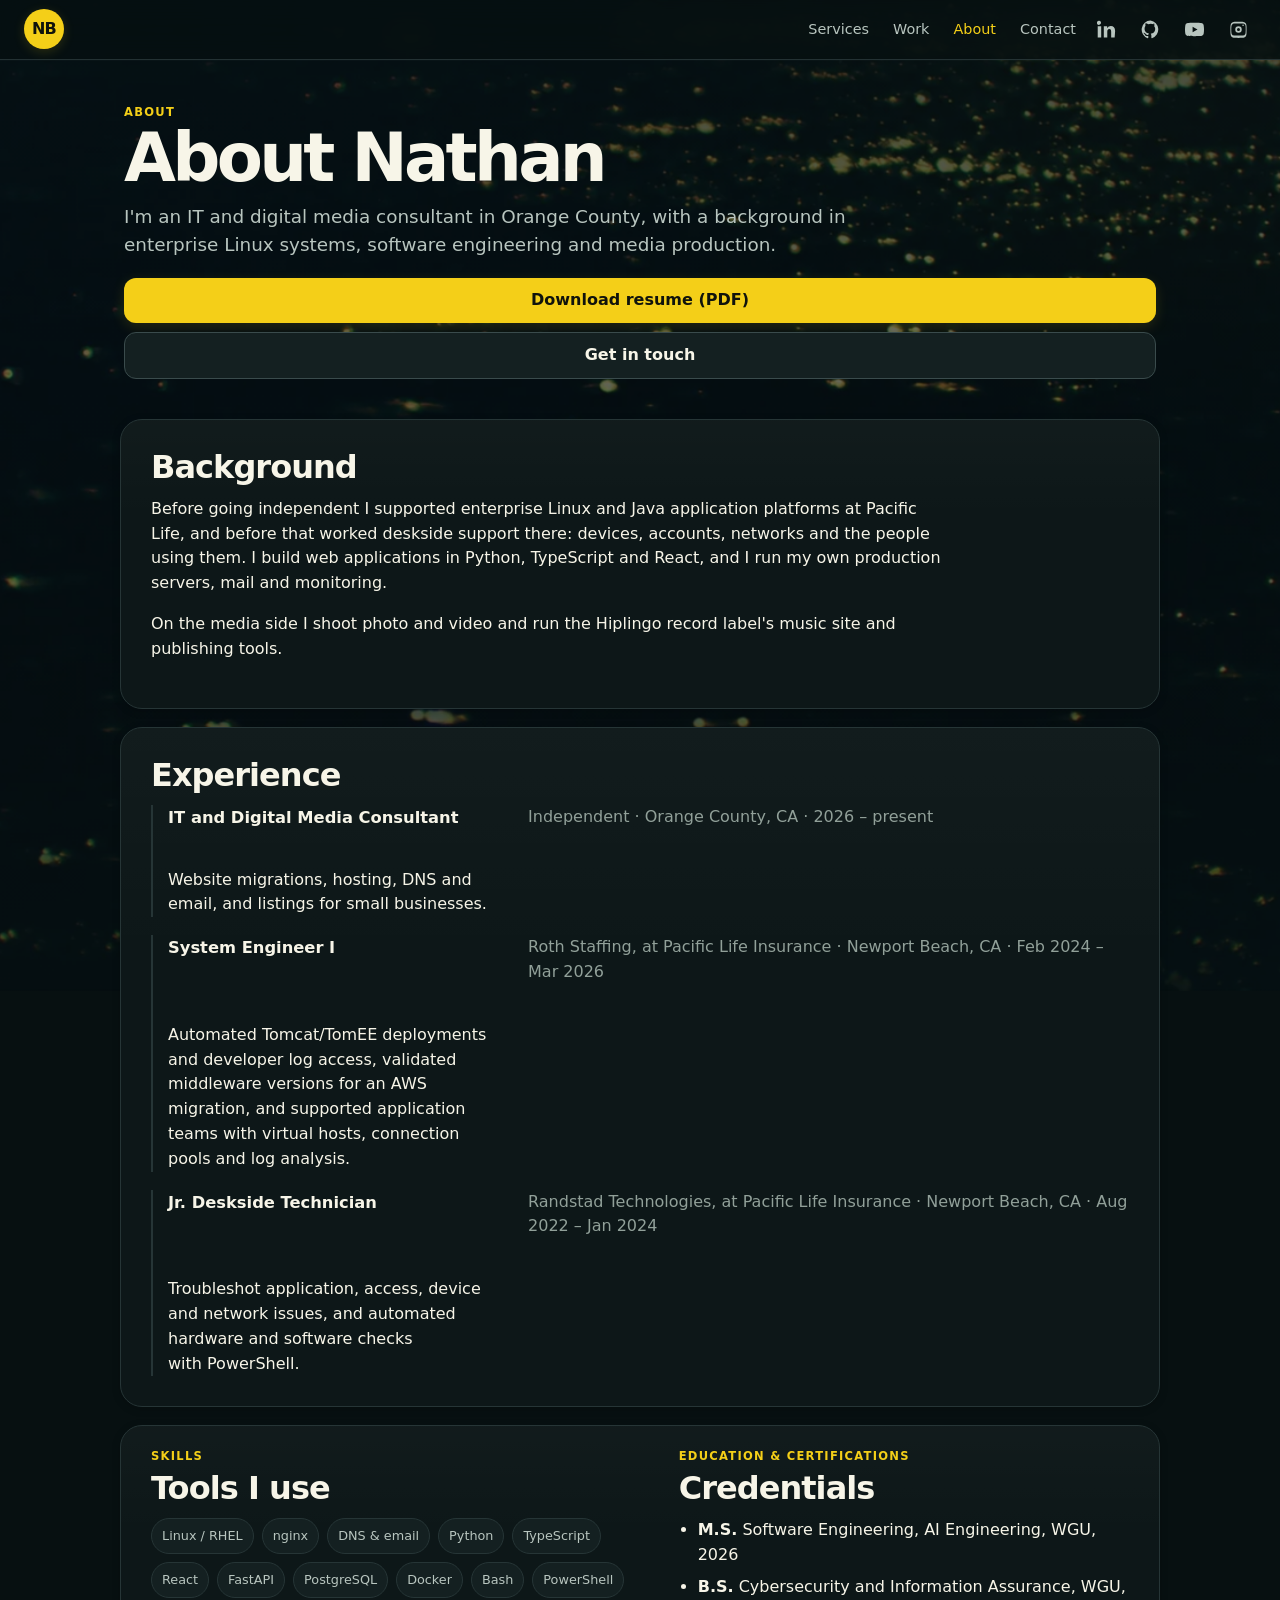
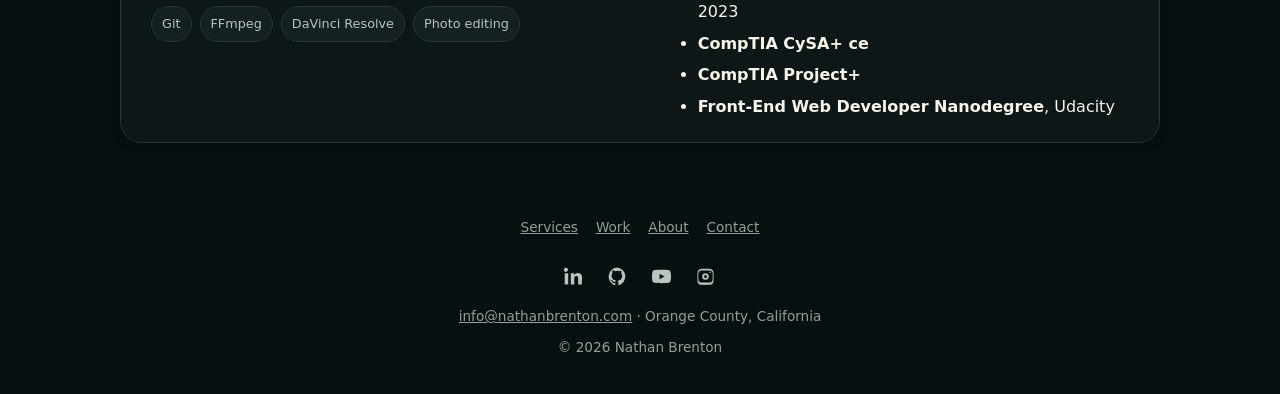
==== about/index.html @ c19e99f5 "feat: multi-page consulting site draft Splits the one-page card into Home, Services, Work, About and" ====
<!doctype html>
<html lang="en">
<head>
  <meta charset="utf-8" />
  <meta name="viewport" content="width=device-width, initial-scale=1" />
  <title>About · Nathan Brenton</title>
  <meta name="description" content="Nathan Brenton: IT and digital media consultant in Orange County with an enterprise Linux, software and media background." />
  <meta name="theme-color" content="#071011" />
  <meta name="color-scheme" content="dark" />
  <link rel="canonical" href="https://nathanbrenton.com/about/" />
  <link rel="icon" href="/favicon.ico" sizes="any" />
  <link rel="icon" type="image/png" sizes="32x32" href="/favicon-32x32.png" />
  <link rel="apple-touch-icon" sizes="180x180" href="/apple-touch-icon.png" />
  <meta property="og:type" content="website" />
  <meta property="og:site_name" content="Nathan Brenton" />
  <meta property="og:title" content="About · Nathan Brenton" />
  <meta property="og:description" content="Nathan Brenton: IT and digital media consultant in Orange County with an enterprise Linux, software and media background." />
  <meta property="og:url" content="https://nathanbrenton.com/about/" />
  <meta name="twitter:card" content="summary" />
  <link rel="stylesheet" href="/styles.css" />
  <link rel="stylesheet" href="/pages.css" />
</head>
<body>
  <a class="skip-link" href="#main">Skip to main content</a>

  <header class="site-header">
    <div class="site-header-inner">
      <a class="brand" href="/" aria-label="Nathan Brenton, home">NB</a>
      <nav class="top-nav" aria-label="Main">
        <div class="page-nav">
          <a href="/services/">Services</a>
          <a href="/work/">Work</a>
          <a href="/about/" aria-current="page">About</a>
          <a href="/contact/">Contact</a>
        </div>
        <div class="social-nav" aria-label="Social links">
          <a href="https://www.youtube.com/@nathanbrenton" data-link="youtube" target="_blank" rel="me noreferrer noopener" aria-label="YouTube" title="YouTube">
            <svg viewBox="0 0 24 24" aria-hidden="true">
              <path d="M23.5 6.2a3 3 0 0 0-2.1-2.1C19.5 3.6 12 3.6 12 3.6s-7.5 0-9.4.5A3 3 0 0 0 .5 6.2 31 31 0 0 0 0 12a31 31 0 0 0 .5 5.8 3 3 0 0 0 2.1 2.1c1.9.5 9.4.5 9.4.5s7.5 0 9.4-.5a3 3 0 0 0 2.1-2.1A31 31 0 0 0 24 12a31 31 0 0 0-.5-5.8ZM9.6 15.6V8.4l6.2 3.6-6.2 3.6Z"/>
            </svg>
          </a>
          <a href="https://github.com/nathanbrenton" data-link="github" target="_blank" rel="me noreferrer noopener" aria-label="GitHub" title="GitHub">
            <svg viewBox="0 0 24 24" aria-hidden="true">
              <path d="M12 .7A11.5 11.5 0 0 0 8.4 23c.6.1.8-.3.8-.6v-2.2c-3.4.7-4.1-1.4-4.1-1.4-.6-1.4-1.4-1.8-1.4-1.8-1.1-.8.1-.8.1-.8 1.2.1 1.9 1.3 1.9 1.3 1.1 1.9 2.9 1.3 3.6 1 .1-.8.4-1.3.8-1.6-2.7-.3-5.6-1.4-5.6-6.1 0-1.3.5-2.5 1.2-3.4-.1-.3-.5-1.6.1-3.4 0 0 1-.3 3.5 1.3a12 12 0 0 1 6.4 0C15.6 4.1 16.6 4.4 16.6 4.4c.6 1.8.2 3.1.1 3.4.8.9 1.2 2.1 1.2 3.4 0 4.7-2.9 5.8-5.6 6.1.4.4.8 1.1.8 2.2v2.9c0 .3.2.7.8.6A11.5 11.5 0 0 0 12 .7Z"/>
            </svg>
          </a>
          <a href="https://www.linkedin.com/in/nathanbrenton" data-link="linkedin" target="_blank" rel="me noreferrer noopener" aria-label="LinkedIn" title="LinkedIn">
            <svg viewBox="0 0 24 24" aria-hidden="true">
              <path d="M5.3 7.8H.9V22h4.4V7.8ZM3.1 1A2.6 2.6 0 1 0 3 6.1 2.6 2.6 0 0 0 3.1 1ZM22.9 13.9c0-4.3-2.3-6.3-5.3-6.3a5.2 5.2 0 0 0-4.7 2.6h-.1V7.8H8.6V22H13v-7c0-1.8.3-3.6 2.6-3.6 2.2 0 2.3 2.1 2.3 3.7V22h4.4l.6-8.1Z"/>
            </svg>
          </a>
          <a href="https://www.instagram.com/conceptgoretex/" data-link="instagram" target="_blank" rel="me noreferrer noopener" aria-label="Instagram" title="Instagram">
            <svg viewBox="0 0 24 24" aria-hidden="true">
              <path d="M12 2.2c3.2 0 3.6 0 4.9.1 1.2.1 1.8.2 2.2.4a4.4 4.4 0 0 1 1.6 1c.5.5.8 1 1 1.6.2.4.3 1 .4 2.2.1 1.3.1 1.7.1 4.9s0 3.6-.1 4.9c-.1 1.2-.2 1.8-.4 2.2a4.4 4.4 0 0 1-1 1.6c-.5.5-1 .8-1.6 1-.4.2-1 .3-2.2.4-1.3.1-1.7.1-4.9.1s-3.6 0-4.9-.1c-1.2-.1-1.8-.2-2.2-.4a4.4 4.4 0 0 1-1.6-1 4.4 4.4 0 0 1-1-1.6c-.2-.4-.3-1-.4-2.2-.1-1.3-.1-1.7-.1-4.9s0-3.6.1-4.9c.1-1.2.2-1.8.4-2.2a4.4 4.4 0 0 1 1-1.6 4.4 4.4 0 0 1 1.6-1c.4-.2 1-.3 2.2-.4C8.4 2.2 8.8 2.2 12 2.2Zm0 2.2c-3.1 0-3.5 0-4.7.1-1.1 0-1.6.2-2 .3-.5.2-.8.4-1.2.8-.4.4-.6.7-.8 1.2-.1.4-.3.9-.3 2C2.9 9.9 2.9 10.3 2.9 12s0 2.1.1 3.3c0 1.1.2 1.6.3 2 .2.5.4.8.8 1.2.4.4.7.6 1.2.8.4.1.9.3 2 .3 1.2.1 1.6.1 4.7.1s3.5 0 4.7-.1c1.1 0 1.6-.2 2-.3.5-.2.8-.4 1.2-.8.4-.4.6-.7.8-1.2.1-.4.3-.9.3-2 .1-1.2.1-1.6.1-3.3s0-2.1-.1-3.3c0-1.1-.2-1.6-.3-2-.2-.5-.4-.8-.8-1.2-.4-.4-.7-.6-1.2-.8-.4-.1-.9-.3-2-.3-1.2-.1-1.6-.1-4.7-.1Zm0 3.5a4.1 4.1 0 1 1 0 8.2 4.1 4.1 0 0 1 0-8.2Zm0 6a1.9 1.9 0 1 0 0-3.8 1.9 1.9 0 0 0 0 3.8Zm5.8-6.3a1 1 0 1 1 0-2 1 1 0 0 1 0 2Z"/>
            </svg>
          </a>
        </div>
      </nav>
    </div>
  </header>

  <main id="main" class="page">
    <header class="page-header">
      <p class="eyebrow">About</p>
      <h1>About Nathan</h1>
      <p class="lede">I'm an IT and digital media consultant in Orange County, with a background in enterprise Linux systems, software engineering and media production.</p>
      <div class="primary-actions">
        <a class="button button-primary" href="/resume/Nathan-Brenton-Resume.pdf">Download resume (PDF)</a>
        <a class="button button-secondary" href="/contact/">Get in touch</a>
      </div>
    </header>

    <section class="card section-card" aria-labelledby="bg-title">
      <h2 id="bg-title">Background</h2>
      <p>Before going independent I supported enterprise Linux and Java application platforms at Pacific Life, and before that worked deskside support there: devices, accounts, networks and the people using them. I build web applications in Python, TypeScript and React, and I run my own production servers, mail and monitoring.</p>
      <p>On the media side I shoot photo and video and run the Hiplingo record label's music site and publishing tools.</p>
    </section>

    <section class="card section-card" aria-labelledby="exp-title">
      <h2 id="exp-title">Experience</h2>
      <div class="timeline">
        <div class="timeline-item">
          <h3>IT and Digital Media Consultant</h3>
          <p class="muted">Independent · Orange County, CA · 2026 – present</p>
          <p>Website migrations, hosting, DNS and email, and listings for small businesses.</p>
        </div>
        <div class="timeline-item">
          <h3>System Engineer I</h3>
          <p class="muted">Roth Staffing, at Pacific Life Insurance · Newport Beach, CA · Feb 2024 – Mar 2026</p>
          <p>Automated Tomcat/TomEE deployments and developer log access, validated middleware versions for an AWS migration, and supported application teams with virtual hosts, connection pools and log analysis.</p>
        </div>
        <div class="timeline-item">
          <h3>Jr. Deskside Technician</h3>
          <p class="muted">Randstad Technologies, at Pacific Life Insurance · Newport Beach, CA · Aug 2022 – Jan 2024</p>
          <p>Troubleshot application, access, device and network issues, and automated hardware and software checks with PowerShell.</p>
        </div>
      </div>
    </section>

    <section class="card section-card split-section" aria-label="Skills and credentials">
      <div>
        <div class="section-heading">
          <p class="eyebrow">Skills</p>
          <h2>Tools I use</h2>
        </div>
        <div class="chip-list">
          <span>Linux / RHEL</span><span>nginx</span><span>DNS &amp; email</span><span>Python</span><span>TypeScript</span>
          <span>React</span><span>FastAPI</span><span>PostgreSQL</span><span>Docker</span><span>Bash</span><span>PowerShell</span>
          <span>Git</span><span>FFmpeg</span><span>DaVinci Resolve</span><span>Photo editing</span>
        </div>
      </div>

      <div class="credentials">
        <div class="section-heading">
          <p class="eyebrow">Education &amp; certifications</p>
          <h2>Credentials</h2>
        </div>
        <ul>
          <li><strong>M.S.</strong> Software Engineering, AI Engineering, WGU, 2026</li>
          <li><strong>B.S.</strong> Cybersecurity and Information Assurance, WGU, 2023</li>
          <li><strong>CompTIA CySA+ ce</strong></li>
          <li><strong>CompTIA Project+</strong></li>
          <li><strong>Front-End Web Developer Nanodegree</strong>, Udacity</li>
        </ul>
      </div>
    </section>
  </main>

  <footer class="site-footer">
    <nav class="footer-nav" aria-label="Footer">
      <a href="/services/">Services</a>
      <a href="/work/">Work</a>
      <a href="/about/">About</a>
      <a href="/contact/">Contact</a>
    </nav>
    <div class="social-nav footer-social" aria-label="Social links">
      <a href="https://www.youtube.com/@nathanbrenton" data-link="youtube" target="_blank" rel="me noreferrer noopener" aria-label="YouTube" title="YouTube">
            <svg viewBox="0 0 24 24" aria-hidden="true">
              <path d="M23.5 6.2a3 3 0 0 0-2.1-2.1C19.5 3.6 12 3.6 12 3.6s-7.5 0-9.4.5A3 3 0 0 0 .5 6.2 31 31 0 0 0 0 12a31 31 0 0 0 .5 5.8 3 3 0 0 0 2.1 2.1c1.9.5 9.4.5 9.4.5s7.5 0 9.4-.5a3 3 0 0 0 2.1-2.1A31 31 0 0 0 24 12a31 31 0 0 0-.5-5.8ZM9.6 15.6V8.4l6.2 3.6-6.2 3.6Z"/>
            </svg>
          </a>
          <a href="https://github.com/nathanbrenton" data-link="github" target="_blank" rel="me noreferrer noopener" aria-label="GitHub" title="GitHub">
            <svg viewBox="0 0 24 24" aria-hidden="true">
              <path d="M12 .7A11.5 11.5 0 0 0 8.4 23c.6.1.8-.3.8-.6v-2.2c-3.4.7-4.1-1.4-4.1-1.4-.6-1.4-1.4-1.8-1.4-1.8-1.1-.8.1-.8.1-.8 1.2.1 1.9 1.3 1.9 1.3 1.1 1.9 2.9 1.3 3.6 1 .1-.8.4-1.3.8-1.6-2.7-.3-5.6-1.4-5.6-6.1 0-1.3.5-2.5 1.2-3.4-.1-.3-.5-1.6.1-3.4 0 0 1-.3 3.5 1.3a12 12 0 0 1 6.4 0C15.6 4.1 16.6 4.4 16.6 4.4c.6 1.8.2 3.1.1 3.4.8.9 1.2 2.1 1.2 3.4 0 4.7-2.9 5.8-5.6 6.1.4.4.8 1.1.8 2.2v2.9c0 .3.2.7.8.6A11.5 11.5 0 0 0 12 .7Z"/>
            </svg>
          </a>
          <a href="https://www.linkedin.com/in/nathanbrenton" data-link="linkedin" target="_blank" rel="me noreferrer noopener" aria-label="LinkedIn" title="LinkedIn">
            <svg viewBox="0 0 24 24" aria-hidden="true">
              <path d="M5.3 7.8H.9V22h4.4V7.8ZM3.1 1A2.6 2.6 0 1 0 3 6.1 2.6 2.6 0 0 0 3.1 1ZM22.9 13.9c0-4.3-2.3-6.3-5.3-6.3a5.2 5.2 0 0 0-4.7 2.6h-.1V7.8H8.6V22H13v-7c0-1.8.3-3.6 2.6-3.6 2.2 0 2.3 2.1 2.3 3.7V22h4.4l.6-8.1Z"/>
            </svg>
          </a>
          <a href="https://www.instagram.com/conceptgoretex/" data-link="instagram" target="_blank" rel="me noreferrer noopener" aria-label="Instagram" title="Instagram">
            <svg viewBox="0 0 24 24" aria-hidden="true">
              <path d="M12 2.2c3.2 0 3.6 0 4.9.1 1.2.1 1.8.2 2.2.4a4.4 4.4 0 0 1 1.6 1c.5.5.8 1 1 1.6.2.4.3 1 .4 2.2.1 1.3.1 1.7.1 4.9s0 3.6-.1 4.9c-.1 1.2-.2 1.8-.4 2.2a4.4 4.4 0 0 1-1 1.6c-.5.5-1 .8-1.6 1-.4.2-1 .3-2.2.4-1.3.1-1.7.1-4.9.1s-3.6 0-4.9-.1c-1.2-.1-1.8-.2-2.2-.4a4.4 4.4 0 0 1-1.6-1 4.4 4.4 0 0 1-1-1.6c-.2-.4-.3-1-.4-2.2-.1-1.3-.1-1.7-.1-4.9s0-3.6.1-4.9c.1-1.2.2-1.8.4-2.2a4.4 4.4 0 0 1 1-1.6 4.4 4.4 0 0 1 1.6-1c.4-.2 1-.3 2.2-.4C8.4 2.2 8.8 2.2 12 2.2Zm0 2.2c-3.1 0-3.5 0-4.7.1-1.1 0-1.6.2-2 .3-.5.2-.8.4-1.2.8-.4.4-.6.7-.8 1.2-.1.4-.3.9-.3 2C2.9 9.9 2.9 10.3 2.9 12s0 2.1.1 3.3c0 1.1.2 1.6.3 2 .2.5.4.8.8 1.2.4.4.7.6 1.2.8.4.1.9.3 2 .3 1.2.1 1.6.1 4.7.1s3.5 0 4.7-.1c1.1 0 1.6-.2 2-.3.5-.2.8-.4 1.2-.8.4-.4.6-.7.8-1.2.1-.4.3-.9.3-2 .1-1.2.1-1.6.1-3.3s0-2.1-.1-3.3c0-1.1-.2-1.6-.3-2-.2-.5-.4-.8-.8-1.2-.4-.4-.7-.6-1.2-.8-.4-.1-.9-.3-2-.3-1.2-.1-1.6-.1-4.7-.1Zm0 3.5a4.1 4.1 0 1 1 0 8.2 4.1 4.1 0 0 1 0-8.2Zm0 6a1.9 1.9 0 1 0 0-3.8 1.9 1.9 0 0 0 0 3.8Zm5.8-6.3a1 1 0 1 1 0-2 1 1 0 0 1 0 2Z"/>
            </svg>
          </a>
    </div>
    <p class="footer-contact"><a href="mailto:info@nathanbrenton.com">info@nathanbrenton.com</a> · Orange County, California</p>
    <p>© <span id="year"></span> Nathan Brenton</p>
  </footer>

  <script src="/site-data.js"></script>
  <script src="/script.js"></script>
</body>
</html>
---- styles.css ----
:root {
  color-scheme: dark;

  /* Banner-derived dark palette and elevation scale. */
  --bg: #071011;
  --surface-1: #0d1718;
  --surface-2: #142021;
  --surface-3: #1b2a2b;
  --surface-4: #243536;

  --border-subtle: #263536;
  --border-strong: #3a4b4c;

  --text-primary: #f7f5e8;
  --text-secondary: #b8c5bf;
  --text-muted: #91a099;

  --gold: #f4cf18;
  --gold-soft: #d0ae1c;
  --green: #169b2e;
  --green-bright: #31c653;
  --teal: #2a5d67;
  --cyan: #56bfd0;
  --blue: #5678bd;

  --primary: var(--gold);
  --primary-ink: #10130c;
  --focus: var(--cyan);

  --shadow-1: 0 2px 8px rgba(0, 0, 0, .20);
  --shadow-2: 0 6px 18px rgba(0, 0, 0, .26);
  --shadow-3: 0 14px 36px rgba(0, 0, 0, .32);

  --max: 1040px;
  --radius: 20px;
  --header-height: 60px;
  --anchor-offset: calc(var(--header-height) + 52px);
  --readable: 78ch;
}


* { box-sizing: border-box; }
html {
  scroll-behavior: smooth;
  scroll-padding-top: var(--anchor-offset);
  background: var(--bg);
}
body {
  position: relative;
  isolation: isolate;
  margin: 0;
  min-width: 320px;
  background: transparent;
  color: var(--text-primary);
  font-family: Inter, ui-sans-serif, system-ui, -apple-system, BlinkMacSystemFont, "Segoe UI", sans-serif;
  line-height: 1.55;
  overflow-wrap: break-word;
}

/* Full-page visual layer. Keeping this fixed while the interface scrolls over
   it creates the broadest, gentlest parallax effect without scroll scripting. */
body::before {
  content: "";
  position: fixed;
  z-index: -1;
  inset: 0;
  pointer-events: none;
  background-image:
    linear-gradient(180deg, rgba(7, 16, 17, .78) 0%, rgba(7, 16, 17, .64) 42%, rgba(7, 16, 17, .76) 100%),
    radial-gradient(circle at 88% 8%, rgba(244, 207, 24, .045), transparent 28rem),
    url('./assets/parallax/water-shimmer-mobile.webp');
  background-size: cover;
  background-position: center 46%;
  background-repeat: no-repeat;
  transform: scale(1.035);
  transform-origin: center;
}

@media (max-width: 699px), (orientation: landscape) and (max-height: 600px) {
  body::before {
    transform: translate3d(0, var(--page-parallax-y, 0px), 0) scale(1.10);
    will-change: transform;
  }
}

@media (min-width: 700px), (orientation: landscape) {
  body::before {
    background-image:
      linear-gradient(180deg, rgba(7, 16, 17, .78) 0%, rgba(7, 16, 17, .62) 42%, rgba(7, 16, 17, .76) 100%),
      radial-gradient(circle at 88% 8%, rgba(244, 207, 24, .045), transparent 28rem),
      url('./assets/parallax/water-shimmer-desktop.webp');
    background-position: center 48%;
  }
}

a { color: inherit; }

.skip-link {
  position: fixed;
  top: 8px;
  left: 8px;
  z-index: 100;
  padding: 9px 12px;
  border: 1px solid var(--border-strong);
  border-radius: 10px;
  background: var(--surface-4);
  color: var(--text-primary);
  font-weight: 800;
  text-decoration: none;
  transform: translateY(calc(-100% - 16px));
}

.skip-link:focus { transform: translateY(0); }

.site-header {
  position: sticky;
  top: 0;
  z-index: 30;
  display: flex;
  align-items: center;
  justify-content: space-between;
  min-height: var(--header-height);
  padding: 0 16px;
  background: rgba(7, 16, 17, 0.84);
  border-bottom: 1px solid rgba(58, 75, 76, .58);
  box-shadow: 0 1px 0 rgba(255, 255, 255, .018);
  -webkit-backdrop-filter: blur(18px);
  backdrop-filter: blur(18px);
}

.site-header-inner {
  width: 100%;
  display: flex;
  align-items: center;
  justify-content: space-between;
  gap: 12px;
}

.brand {
  display: grid;
  place-items: center;
  width: 36px;
  height: 36px;
  border-radius: 50%;
  background: var(--primary);
  color: var(--primary-ink);
  box-shadow: 0 3px 12px rgba(244, 207, 24, .16);
  text-decoration: none;
  font-weight: 900;
  letter-spacing: -0.05em;
}

.top-nav {
  display: flex;
  align-items: center;
  min-width: 0;
  margin-left: auto;
  gap: 10px;
  font-size: 0.82rem;
}

.section-nav { display: none; }

.social-nav {
  display: flex;
  align-items: center;
  justify-content: flex-end;
  gap: 4px;
}

.social-nav a {
  display: grid;
  place-items: center;
  width: 40px;
  height: 40px;
  border: 1px solid transparent;
  border-radius: 50%;
  color: var(--text-secondary);
  text-decoration: none;
}

.social-nav a:hover {
  border-color: var(--border-subtle);
  background: var(--surface-2);
  color: var(--text-primary);
}

.section-nav a.is-active,
.section-nav a[aria-current="location"] {
  color: var(--gold);
}

.social-nav svg {
  width: 19px;
  height: 19px;
  fill: currentColor;
}

main, footer {
  width: min(calc(100% - 24px), var(--max));
  margin-inline: auto;
}

/* Pull the page canvas behind the sticky translucent header so the
   banner begins at the physical top of the viewport. */
main {
  margin-top: calc(-1 * var(--header-height));
  padding: 0 0 44px;
}

#about,
#projects {
  scroll-margin-top: var(--anchor-offset);
}

.card, .project-card {
  border: 1px solid var(--border-subtle);
  background: linear-gradient(180deg, rgba(255,255,255,.018), transparent 34%), var(--surface-1);
  border-radius: var(--radius);
  box-shadow: var(--shadow-1);
}

.profile-card { overflow: hidden; }
.banner {
  position: relative;
  min-height: 172px;
  overflow: hidden;
  isolation: isolate;
  background: linear-gradient(135deg, #29303d, #0d1118 62%, #213310);
}

.banner::before {
  content: "";
  position: absolute;
  z-index: 0;
  inset: -9% 0;
  pointer-events: none;
  background-image:
    linear-gradient(180deg, rgba(7, 9, 13, .04) 0%, rgba(7, 9, 13, .04) 50%, rgba(7, 9, 13, .18) 72%, rgba(7, 9, 13, .62) 100%),
    url('./assets/banner-mobile.webp');
  background-size: cover;
  background-position: center 29%;
  background-repeat: no-repeat;
  transform: translate3d(0, var(--parallax-y, 0px), 0) scale(1.035);
  transform-origin: center;
  will-change: transform;
}

.banner::after {
  content: "";
  position: absolute;
  z-index: 1;
  inset: auto 0 0;
  height: 46%;
  pointer-events: none;
  background: linear-gradient(
    180deg,
    rgba(13, 23, 24, 0) 0%,
    rgba(13, 23, 24, .58) 70%,
    var(--surface-1) 100%
  );
}

.profile-body { padding: 0 18px 20px; }
.avatar {
  position: relative;
  display: grid;
  place-items: center;
  width: 98px;
  height: 98px;
  margin-top: -49px;
  margin-bottom: 14px;
  overflow: hidden;
  border: 4px solid var(--surface-1);
  border-radius: 50%;
  background: var(--surface-4);
  box-shadow: var(--shadow-2);
  font-size: 1.6rem;
  font-weight: 900;
}
.avatar img { position: absolute; inset: 0; width: 100%; height: 100%; object-fit: cover; }

.eyebrow {
  margin: 0 0 5px;
  color: var(--gold);
  font-size: .72rem;
  font-weight: 800;
  letter-spacing: .11em;
  text-transform: uppercase;
}

h1, h2, h3, p { margin-top: 0; }
h1, h2 { text-wrap: balance; }
p { text-wrap: pretty; }
h1 { margin-bottom: 6px; font-size: clamp(2rem, 9vw, 4.2rem); line-height: .95; letter-spacing: -.055em; }
h2 { margin-bottom: 12px; font-size: clamp(1.35rem, 5vw, 2rem); line-height: 1.1; letter-spacing: -.03em; }
h3 { margin-bottom: 4px; font-size: 1.02rem; }
.headline { max-width: 720px; margin-bottom: 5px; font-size: 1.02rem; }
.location, .muted { color: var(--text-muted); }
.location { margin-bottom: 0; font-size: .88rem; }

.primary-actions { display: grid; grid-template-columns: 1fr; gap: 9px; margin-top: 20px; }
.button {
  display: inline-flex;
  align-items: center;
  justify-content: center;
  min-height: 44px;
  padding: 10px 16px;
  border-radius: 12px;
  text-decoration: none;
  font-weight: 800;
}
.button-primary {
  background: var(--primary);
  color: var(--primary-ink);
  box-shadow: 0 4px 14px rgba(244, 207, 24, .14);
}
.button-primary:hover { background: #ffe04a; }
.button-secondary {
  border: 1px solid var(--border-strong);
  background: var(--surface-2);
  color: var(--text-primary);
}
.button-secondary:hover {
  background: var(--surface-3);
  border-color: #506364;
}
.button-hiplingo {
  border-color: rgba(49, 198, 83, .38);
  background:
    linear-gradient(145deg, rgba(49, 198, 83, .10), rgba(42, 93, 103, .06)),
    var(--surface-2);
}
.button-hiplingo:hover {
  border-color: rgba(49, 198, 83, .72);
  background:
    linear-gradient(145deg, rgba(49, 198, 83, .16), rgba(42, 93, 103, .10)),
    var(--surface-3);
}

.section-card { margin-top: 14px; padding: 20px; }
.section-card > p { max-width: var(--readable); }

/* Progressive-enhancement parallax: the card remains fully readable with
   JavaScript disabled; JS only changes --parallax-y while it is visible. */
.parallax-card {
  position: relative;
  overflow: hidden;
  isolation: isolate;
  background: var(--surface-1);
}

.parallax-card::before,
.parallax-card::after {
  content: "";
  position: absolute;
  pointer-events: none;
}

.parallax-card::before {
  z-index: -2;
  inset: -15% -2%;
  background-size: cover;
  background-position: center;
  background-repeat: no-repeat;
  transform: translate3d(0, var(--parallax-y, 0px), 0) scale(1.06);
  transform-origin: center;
  will-change: transform;
}

.parallax-card::after {
  z-index: -1;
  inset: 0;
  background:
    linear-gradient(90deg, rgba(7, 16, 17, .82), rgba(7, 16, 17, .66)),
    linear-gradient(180deg, rgba(13, 23, 24, .22), rgba(13, 23, 24, .58));
}

.parallax-bokeh-trail::before {
  background-image: url('./assets/parallax/bokeh-trail-mobile.webp');
  background-position: center 46%;
}

.parallax-water-bokeh::before {
  background-image: url('./assets/parallax/skills-parallax-mobile.webp');
  background-position: center 50%;
}

.parallax-water-bokeh::after {
  background:
    linear-gradient(90deg, rgba(7, 16, 17, .84), rgba(7, 16, 17, .70)),
    linear-gradient(180deg, rgba(13, 23, 24, .24), rgba(13, 23, 24, .62));
}

.scroll-reward {
  min-height: clamp(320px, 54vh, 520px);
  margin-top: 14px;
  border: 1px solid var(--border-subtle);
  border-radius: var(--radius);
  box-shadow: var(--shadow-2);
}

.parallax-spiral::before {
  inset: -12% -3%;
  background-image: url('./assets/parallax/spiral-mobile.webp');
  background-position: center 48%;
  transform: translate3d(0, var(--parallax-y, 0px), 0) scale(1.04);
}

.parallax-spiral::after {
  background:
    linear-gradient(180deg, rgba(7, 16, 17, .46) 0%, rgba(7, 16, 17, .10) 32%, rgba(7, 16, 17, .08) 70%, rgba(7, 16, 17, .52) 100%);
}
.section-heading { margin-bottom: 10px; }
.section-heading-outside { padding: 8px 2px 0; }
.section-footer-note { margin: 16px 0 0; color: var(--text-muted); font-size: .86rem; }

.timeline { display: grid; gap: 18px; }
.timeline-item { padding-left: 15px; border-left: 2px solid var(--border-subtle); }
.timeline-item p:last-child { margin-bottom: 0; }

.project-grid { display: grid; gap: 12px; }
.project-card {
  padding: 18px;
  transition: border-color 160ms ease, background-color 160ms ease, box-shadow 160ms ease;
  background: linear-gradient(180deg, rgba(255,255,255,.018), transparent 34%), var(--surface-2);
  box-shadow: var(--shadow-2);
}
.project-card__image {
  display: block;
  width: 100%;
  aspect-ratio: 16 / 9;
  object-fit: cover;
  margin: 12px 0 14px;
  border-radius: 12px;
}
.project-card p:last-child { margin-bottom: 0; }
.project-featured {
  display: grid;
  gap: 16px;
  border-color: rgba(49, 198, 83, .30);
  background:
    radial-gradient(circle at top right, rgba(49,198,83,.13), transparent 46%),
    linear-gradient(145deg, rgba(42, 93, 103, .14), transparent 55%),
    var(--surface-2);
  box-shadow: var(--shadow-2);
}
.project-logo {
  display: block;
  width: 128px;
  height: auto;
  align-self: center;
  justify-self: start;
  opacity: .96;
}
.text-link { color: var(--cyan); text-decoration: none; font-weight: 800; }
.text-link:hover { color: #82d9e6; }

.split-section { display: grid; gap: 28px; }
.chip-list { display: flex; flex-wrap: wrap; gap: 8px; }
.chip-list span {
  padding: 7px 10px;
  border: 1px solid var(--border-subtle);
  border-radius: 999px;
  background: var(--surface-2);
  color: var(--text-secondary);
  font-size: .8rem;
}
.credentials ul { margin: 0; padding-left: 19px; }
.credentials li + li { margin-top: 7px; }

a:focus-visible,
.button:focus-visible {
  outline: 3px solid var(--focus);
  outline-offset: 3px;
}

footer {
  display: flex;
  align-items: center;
  justify-content: center;
  flex-wrap: wrap;
  gap: 20px;
  padding: 0 4px 34px;
  color: var(--text-muted);
  font-size: .8rem;
  text-align: center;
}
footer p { margin: 0; }
.footer-links { display: flex; align-items: center; gap: 16px; }
footer a { color: var(--text-muted); }
footer a:hover { color: var(--text-primary); }

@media (min-width: 700px) {
  .site-header { padding-inline: 28px; }
  .section-nav { display: flex; gap: 24px; }
  .section-nav a { color: var(--text-secondary); text-decoration: none; white-space: nowrap; }
  .section-nav a:hover { color: var(--text-primary); }
  .section-nav a.is-active:hover { color: var(--gold); }
  .top-nav { gap: 14px; font-size: .9rem; }
  main { padding-top: 0; }
  .banner { min-height: 245px; }
  .profile-body { padding: 0 28px 28px; }
  .avatar { width: 120px; height: 120px; margin-top: -60px; }
  .profile-copy { padding-right: 40px; }
  .primary-actions { grid-template-columns: max-content max-content; justify-content: start; }
  .section-card { padding: 28px; margin-top: 18px; }
  .timeline-item { display: grid; grid-template-columns: 260px 1fr; gap: 24px; }
  .project-grid { grid-template-columns: repeat(2, 1fr); }
  .project-featured { grid-column: 1 / -1; grid-template-columns: 160px 1fr max-content; align-items: center; }
  .split-section { grid-template-columns: 1.1fr .9fr; }
}

@media (min-width: 960px) {
  .project-grid { grid-template-columns: repeat(3, 1fr); }
  .project-featured { grid-column: 1 / -1; }
}

/* Phones in landscape are wide but vertically constrained. Keep the app
   compact, switch to the wide crop, and taper the image into the profile. */
@media (orientation: landscape) and (max-height: 600px) {
  main {
    padding-top: 0;
  }

  .banner {
    min-height: clamp(190px, 48vh, 220px);
  }

  .banner::before {
    background-image:
      linear-gradient(180deg, rgba(7, 9, 13, .02) 0%, rgba(7, 9, 13, .02) 50%, rgba(7, 9, 13, .10) 70%, rgba(13, 23, 24, .58) 100%),
      url('./assets/banner-desktop.webp');
    background-position: center 47%;
  }

  .banner::after {
    height: 48%;
    background: linear-gradient(
      180deg,
      rgba(13, 23, 24, 0) 0%,
      rgba(13, 23, 24, .72) 62%,
      var(--surface-1) 100%
    );
  }

  /* Keep the expanded image area without making the hero taller in
     document flow: let the identity content ride over the lower fade. */
  .profile-body {
    position: relative;
    z-index: 1;
    margin-top: -60px;
    padding-bottom: 20px;
  }

  .avatar {
    width: 96px;
    height: 96px;
    margin-top: -36px;
  }
}

@media (prefers-reduced-motion: reduce) {
  html { scroll-behavior: auto; }
  *, *::before, *::after {
    scroll-behavior: auto !important;
    transition-duration: .01ms !important;
    animation-duration: .01ms !important;
    animation-iteration-count: 1 !important;
  }

  [data-parallax] {
    --parallax-y: 0px !important;
  }

  .banner::before,
  .parallax-card::before {
    will-change: auto;
  }
}

/* Mobile portrait polish */
@media (max-width: 699px) and (orientation: portrait) {
  main {
    padding-top: 10px;
  }

  .banner::before {
    inset: -38% 0;
    background-image: url('./assets/banner-mobile.webp');
    background-position: center 28%;
    transform: translate3d(0, var(--parallax-y, 0px), 0) scale(1.10);
  }

  .banner::after {
    display: none;
  }

  .project-grid {
    margin-inline: -20px;
  }

  .scroll-reward {
    min-height: clamp(280px, 46vh, 400px);
  }
}


/* Consistent social order across desktop header and mobile hero. */
a[data-link="linkedin"] { order: 1; }
a[data-link="github"] { order: 2; }
a[data-link="youtube"] { order: 3; }
a[data-link="instagram"] { order: 4; }

/* Mobile business-card shell: desktop keeps scalable navigation; phones let
   the hero own the top of the viewport. */
.hero-social-nav {
  display: none;
}

@media (max-width: 699px),
       (orientation: landscape) and (max-height: 600px) and (max-width: 950px) {
  .site-header {
    display: none;
  }

  html {
    scroll-padding-top: 0;
  }

  main {
    margin-top: 0;
  }

  #about,
  #projects {
    scroll-margin-top: 12px;
  }

  .primary-actions {
    grid-template-columns: 1fr;
  }

  .hero-social-nav {
    display: flex;
    align-items: center;
    justify-content: center;
    gap: 8px;
    min-height: 46px;
  }

  .hero-social-nav a {
    display: grid;
    place-items: center;
    width: 44px;
    height: 44px;
    border: 1px solid var(--border-subtle);
    border-radius: 50%;
    background: rgba(20, 32, 33, .72);
    color: var(--text-secondary);
    text-decoration: none;
  }

  .hero-social-nav a:hover {
    border-color: var(--border-strong);
    background: var(--surface-3);
    color: var(--text-primary);
  }

  .hero-social-nav svg {
    width: 20px;
    height: 20px;
    fill: currentColor;
  }
}

@media (min-width: 700px) and (min-height: 601px) {
  .hero-social-nav {
    display: none;
  }
}

/* Desktop expansion: preserve the mobile-first card model while giving wide
   screens a deliberate application/dashboard composition. */
@media (min-width: 1040px) {
  :root {
    --max: 1280px;
    --radius: 22px;
  }

  .site-header {
    padding-inline: 24px;
  }

  .site-header-inner {
    width: min(100%, var(--max));
    margin-inline: auto;
  }

  .brand {
    width: 40px;
    height: 40px;
  }

  .top-nav {
    gap: 8px;
    overflow: visible;
  }

  .top-nav a {
    padding: 8px 12px;
    border-radius: 999px;
  }

  .top-nav a:hover {
    background: var(--surface-2);
    box-shadow: inset 0 0 0 1px var(--border-subtle);
  }

  main {
    display: grid;
    grid-template-columns: repeat(12, minmax(0, 1fr));
    gap: 18px;
    padding-top: 0;
    padding-bottom: 56px;
  }

  main > * {
    min-width: 0;
  }

  .profile-card {
    grid-column: 1 / -1;
    grid-row: 1;
  }

  .banner {
    min-height: 310px;
  }

  .banner::before {
    background-image:
      linear-gradient(180deg, rgba(7, 9, 13, .02) 0%, rgba(7, 9, 13, .02) 50%, rgba(7, 9, 13, .12) 72%, rgba(7, 9, 13, .56) 100%),
      url('./assets/banner-desktop.webp');
    background-position: center 47%;
  }

  .profile-body {
    display: grid;
    grid-template-columns: 146px minmax(0, 1fr) max-content;
    column-gap: 26px;
    align-items: center;
    padding: 0 36px 32px;
  }

  .avatar {
    width: 140px;
    height: 140px;
    margin: -70px 0 0;
    border-width: 5px;
    font-size: 2rem;
    align-self: start;
  }

  .profile-copy {
    padding: 22px 0 0;
  }

  .profile-copy h1 {
    max-width: 760px;
    font-size: clamp(3.2rem, 5vw, 5.4rem);
  }

  .headline {
    max-width: 780px;
    font-size: 1.08rem;
  }

  .primary-actions {
    display: flex;
    flex-direction: column;
    min-width: 166px;
    margin-top: 22px;
  }

  .primary-actions .button {
    width: 100%;
  }

  .section-card {
    margin-top: 0;
    padding: 30px;
  }

  #about {
    grid-column: 1 / -1;
    grid-row: 2;
  }

  .parallax-bokeh-trail::before {
    background-image: url('./assets/parallax/bokeh-trail-desktop.webp');
    background-position: center 52%;
  }

  .parallax-water-bokeh::before {
    background-image: url('./assets/parallax/water-bokeh-desktop.webp');
    background-position: center 50%;
  }

  .parallax-spiral::before {
    background-image: url('./assets/parallax/spiral-desktop.webp');
    background-position: center 48%;
  }

  #projects {
    grid-column: 1 / -1;
    grid-row: 3;
    margin-top: 2px;
  }

  #projects .section-heading-outside {
    padding: 6px 6px 2px;
  }

  .timeline-item {
    grid-template-columns: minmax(170px, 0.72fr) minmax(0, 1.28fr);
    gap: 22px;
  }

  .project-grid {
    grid-template-columns: repeat(3, minmax(0, 1fr));
    gap: 18px;
  }

  .project-card {
    min-height: 220px;
    padding: 24px;
  }

  .project-featured {
    grid-column: 1 / -1;
    min-height: auto;
    grid-template-columns: 190px minmax(0, 1fr) max-content;
    padding: 26px 28px;
  }

  .project-logo {
    width: 170px;
    justify-self: center;
  }

  .split-section {
    grid-column: 1 / -1;
    grid-row: 4;
    grid-template-columns: 1.05fr .95fr;
    gap: 30px;
    padding: 22px 30px;
  }

  .scroll-reward {
    grid-column: 1 / -1;
    grid-row: 5;
    min-height: clamp(280px, 30vw, 420px);
    margin-top: 2px;
  }

  footer {
    width: min(calc(100% - 48px), var(--max));
    padding-bottom: 42px;
  }
}

@media (min-width: 1320px) {
  :root { --header-height: 66px; }

  .site-header {
    min-height: var(--header-height);
  }

  .banner {
    min-height: 340px;
  }

  .banner::before {
    background-position: center 49%;
  }

  .profile-body {
    padding-inline: 40px;
  }

  .project-card {
    min-height: 236px;
  }
}

.project-card__title-link {
  color: inherit;
  text-decoration: none;
}

.project-card__title-link:hover {
  color: var(--cyan);
}

.project-card__image-link {
  display: block;
  border-radius: 12px;
}

.project-card__image-link .project-card__image {
  transition: transform 160ms ease, filter 160ms ease;
}

.project-card__image-link:hover .project-card__image {
  transform: scale(1.012);
  filter: brightness(1.05);
}

.project-card__title-link:focus-visible,
.project-card__image-link:focus-visible {
  outline: 3px solid var(--focus);
  outline-offset: 3px;
}


/* Mobile portrait hero v2:
   one continuous hero image spans the banner + identity region, then fades
   away so the page-level water background takes over near the primary CTA. */
@media (max-width: 699px) and (orientation: portrait) {
  .profile-card {
    position: relative;
    isolation: isolate;
    background: transparent;
  }

  .profile-card::before {
    content: "";
    position: absolute;
    z-index: 0;
    inset: -28% -3% -24%;
    pointer-events: none;
    background-image: url('./assets/banner-mobile.webp');
    background-size: cover;
    background-position: center 18%;
    background-repeat: no-repeat;
    transform: translate3d(0, var(--hero-parallax-y, 0px), 0) scale(1.18);
    transform-origin: center top;
    will-change: transform;

    -webkit-mask-image: linear-gradient(
      180deg,
      #000 0%,
      #000 34%,
      rgba(0,0,0,.90) 46%,
      rgba(0,0,0,.68) 60%,
      rgba(0,0,0,.40) 72%,
      rgba(0,0,0,.16) 82%,
      transparent 90%
    );
    mask-image: linear-gradient(
      180deg,
      #000 0%,
      #000 34%,
      rgba(0,0,0,.90) 46%,
      rgba(0,0,0,.68) 60%,
      rgba(0,0,0,.40) 72%,
      rgba(0,0,0,.16) 82%,
      transparent 90%
    );
  }

  .profile-card::after {
    content: "";
    position: absolute;
    z-index: 1;
    inset: 0;
    pointer-events: none;
    background: linear-gradient(
      180deg,
      rgba(7,16,17,0) 0%,
      rgba(7,16,17,.10) 28%,
      rgba(7,16,17,.36) 42%,
      rgba(7,16,17,.66) 56%,
      rgba(7,16,17,.72) 68%,
      rgba(7,16,17,.42) 78%,
      rgba(7,16,17,.10) 87%,
      rgba(7,16,17,0) 92%
    );
  }

  .profile-card > * {
    position: relative;
    z-index: 2;
  }

  .profile-card .banner {
    background: transparent;
  }

  .profile-card .banner::before,
  .profile-card .banner::after {
    display: none;
  }

  .profile-body {
    background: transparent;
  }
}



/* Extra mobile portrait overscan gives the fixed page background room to
   drift without exposing an edge. */
@media (max-width: 699px) and (orientation: portrait) {
  body::before {
    inset: -16% -6%;
    background-size: cover;
    transform: translate3d(0, var(--page-parallax-y, 0px), 0) scale(1.06);
  }
}


/* Mobile landscape hero v2:
   apply the same continuous-image/depth treatment learned from portrait,
   using the wide banner asset and extra vertical overscan. */
@media (orientation: landscape) and (max-height: 600px) and (max-width: 950px) {
  main {
    padding-top: 8px;
  }

  .profile-card {
    position: relative;
    isolation: isolate;
    background: transparent;
  }

  .profile-card::before {
    content: "";
    position: absolute;
    z-index: 0;
    inset: -34% -4% -28%;
    pointer-events: none;
    background-image: url('./assets/banner-desktop.webp');
    background-size: cover;
    background-position: center 44%;
    background-repeat: no-repeat;
    transform: translate3d(0, var(--hero-parallax-y, 0px), 0) scale(1.16);
    transform-origin: center top;
    will-change: transform;

    -webkit-mask-image: linear-gradient(
      180deg,
      #000 0%,
      #000 36%,
      rgba(0,0,0,.92) 48%,
      rgba(0,0,0,.70) 61%,
      rgba(0,0,0,.42) 73%,
      rgba(0,0,0,.18) 83%,
      transparent 91%
    );
    mask-image: linear-gradient(
      180deg,
      #000 0%,
      #000 36%,
      rgba(0,0,0,.92) 48%,
      rgba(0,0,0,.70) 61%,
      rgba(0,0,0,.42) 73%,
      rgba(0,0,0,.18) 83%,
      transparent 91%
    );
  }

  .profile-card::after {
    content: "";
    position: absolute;
    z-index: 1;
    inset: 0;
    pointer-events: none;
    background: linear-gradient(
      180deg,
      rgba(7,16,17,0) 0%,
      rgba(7,16,17,.08) 28%,
      rgba(7,16,17,.32) 41%,
      rgba(7,16,17,.64) 55%,
      rgba(7,16,17,.70) 67%,
      rgba(7,16,17,.42) 78%,
      rgba(7,16,17,.10) 88%,
      rgba(7,16,17,0) 93%
    );
  }

  .profile-card > * {
    position: relative;
    z-index: 2;
  }

  .profile-card .banner {
    background: transparent;
  }

  .profile-card .banner::before,
  .profile-card .banner::after {
    display: none;
  }

  .profile-body {
    background: transparent;
  }

  body::before {
    inset: -18% -5%;
    background-size: cover;
    transform: translate3d(0, var(--page-parallax-y, 0px), 0) scale(1.06);
  }
}



/* Mobile landscape restoration:
   keep the wide composition rather than stretching the portrait-style
   continuous hero treatment across a short viewport. */
@media (orientation: landscape) and (max-height: 600px) and (max-width: 950px) {
  .profile-card {
    background: var(--surface-1);
  }

  .profile-card::before,
  .profile-card::after {
    display: none;
  }

  .profile-card .banner {
    min-height: clamp(190px, 48vh, 220px);
    background: linear-gradient(135deg, #29303d, #0d1118 62%, #213310);
  }

  .profile-card .banner::before {
    display: block;
    inset: -12% 0;
    background-image:
      linear-gradient(
        180deg,
        rgba(7, 9, 13, 0) 0%,
        rgba(7, 9, 13, 0) 62%,
        rgba(7, 9, 13, .08) 76%,
        rgba(7, 9, 13, .22) 90%,
        rgba(13, 23, 24, .52) 100%
      ),
      url('./assets/banner-desktop.webp');
    background-size: cover;
    background-position: center 47%;
    background-repeat: no-repeat;
    transform: translate3d(0, var(--parallax-y, 0px), 0) scale(1.035);
  }

  .profile-card .banner::after {
    display: block;
    height: 42%;
    background: linear-gradient(
      180deg,
      rgba(13, 23, 24, 0) 0%,
      rgba(13, 23, 24, .18) 54%,
      rgba(13, 23, 24, .48) 78%,
      var(--surface-1) 100%
    );
  }

  .profile-body {
    background: var(--surface-1);
  }
}



/* Mobile landscape seam fix:
   preserve the restored wide crop, but overlap the identity panel onto the
   banner so the transition is gradual instead of a hard horizontal break. */
@media (orientation: landscape) and (max-height: 600px) and (max-width: 950px) {
  .profile-card .banner {
    margin-bottom: -104px;
  }

  .profile-body {
    position: relative;
    z-index: 2;
    padding-top: 104px;
    background: linear-gradient(
      180deg,
      rgba(13, 23, 24, 0) 0px,
      rgba(13, 23, 24, .08) 28px,
      rgba(13, 23, 24, .28) 58px,
      rgba(13, 23, 24, .68) 92px,
      var(--surface-1) 132px,
      var(--surface-1) 100%
    );
  }
}



/* Mobile landscape transparent hero transition:
   preserve the wide banner crop, but fade the image itself to transparency
   so the page-level water background takes over with no solid-color seam. */
@media (orientation: landscape) and (max-height: 600px) and (max-width: 950px) {
  .profile-card {
    background: transparent;
  }

  .profile-card::before,
  .profile-card::after {
    display: none;
  }

  .profile-card .banner {
    margin-bottom: -156px;
    background: transparent;
  }

  .profile-card .banner::before {
    display: block;
    inset: -12% 0;
    background-image: url('./assets/banner-desktop.webp');
    background-size: cover;
    background-position: center calc(12% + var(--parallax-y, 0px));
    background-repeat: no-repeat;
    transform: scale(1.035);

    -webkit-mask-image: linear-gradient(
      180deg,
      #000 0%,
      #000 30%,
      rgba(0,0,0,.96) 40%,
      rgba(0,0,0,.82) 52%,
      rgba(0,0,0,.58) 64%,
      rgba(0,0,0,.32) 74%,
      rgba(0,0,0,.12) 82%,
      transparent 88%,
      transparent 100%
    );
    mask-image: linear-gradient(
      180deg,
      #000 0%,
      #000 30%,
      rgba(0,0,0,.96) 40%,
      rgba(0,0,0,.82) 52%,
      rgba(0,0,0,.58) 64%,
      rgba(0,0,0,.32) 74%,
      rgba(0,0,0,.12) 82%,
      transparent 88%,
      transparent 100%
    );
  }

  .profile-card .banner::after {
    display: none;
  }

  .profile-body {
    position: relative;
    z-index: 2;
    padding-top: 50px;
    padding-bottom: 14px;
    background: transparent;
  }

  .primary-actions {
    position: static;
    display: flex;
    grid-template-columns: none;
    align-items: center;
    justify-content: flex-start;
    gap: 10px;
    margin-top: 12px;
  }

  .hero-social-nav {
    min-height: 44px;
    justify-content: flex-start;
    gap: 6px;
  }
}


/* iOS portrait fix:
   CSS masking causes physical-iPhone scroll hitching. */
@media (max-width: 699px) and (orientation: portrait) {
  .profile-card::before {
    background-image: url('./assets/parallax/hero-parallax-mobile.webp');
    background-position: center 32%;
    -webkit-mask-image: none;
    mask-image: none;
  }
}

/* Tall stitched water master already provides genuine vertical overscan,
   so avoid the generic extra zoom used by smaller parallax assets. */
@media (max-width: 699px) and (orientation: portrait) {
  .parallax-water-bokeh::before {
    inset: -15% 0;
    transform: translate3d(0, var(--parallax-y, 0px), 0);
  }
}

/* Mobile portrait: keep the fixed page background on a stable viewport
   so browser-chrome resizing does not change the background crop. */
@media (max-width: 699px) and (orientation: portrait) {
  body::before {
    inset: auto;
    top: 0;
    left: 0;
    width: 100vw;
    height: 100lvh;

    /*
     * Keep the browser-chrome-stable 100lvh box, but restore subtle
     * parallax. The fixed 1.12 overscan provides enough edge runway
     * for the full-document portrait travel without exposing an edge.
     */
    transform: translate3d(0, var(--page-parallax-y, 0px), 0) scale(1.12);
    transform-origin: center;
    will-change: transform;
  }
}

/* Mobile landscape: size the fixed page background from the stable large
   viewport so browser-chrome resizing does not change the background crop. */
@media (orientation: landscape) and (max-height: 600px) and (max-width: 950px) {
  body::before {
    inset: auto;
    top: -18lvh;
    left: -5lvw;
    width: 110lvw;
    height: 136lvh;
    transform: translate3d(0, var(--page-parallax-y, 0px), 0) scale(1.06);
  }
}


/* Desktop parallax runway and full-document page-water motion.
   Keep this separate from the tuned mobile portrait/landscape treatments. */
@media (min-width: 700px) and (min-height: 601px) {
  body::before {
    inset: -8vh -3vw;
    transform:
      translate3d(0, var(--page-parallax-y, 0px), 0)
      scale(1.035);
    will-change: transform;
  }

  /*
   * Extra vertical image runway for the desktop hero.
   * The existing desktop background image/crop rules still win;
   * this only enlarges the movable pseudo-element.
   */
  .profile-card .banner::before {
    inset: -18% 0;
  }
}
---- pages.css ----
/* Multi-page additions on top of styles.css: page navigation, inner-page
   layout, services, contact form. Mobile-first: base rules are the phone
   layout; min-width queries add the wider layouts. */

/* ---------- Header: visible on every page, on phones too ---------- */
.site-header { display: flex; }
html { scroll-padding-top: calc(var(--header-height) + 12px); }

.page-nav {
  display: flex;
  align-items: center;
  gap: 14px;
  font-size: .9rem;
}
.page-nav a {
  padding: 10px 0;
  color: var(--text-secondary);
  text-decoration: none;
  white-space: nowrap;
}
.page-nav a:hover { color: var(--text-primary); }
.page-nav a[aria-current="page"] { color: var(--gold); }

/* Social icons live in the footer and home hero on phones. */
.top-nav .social-nav { display: none; }

@media (min-width: 700px) {
  .page-nav { gap: 24px; }
  .top-nav .social-nav { display: flex; }
}

/* ---------- Inner pages ---------- */
main.page {
  margin-top: 0;
  padding-top: 20px;
}
main.home { margin-top: 0; padding-top: 12px; }
@media (min-width: 700px) {
  main.page { padding-top: 36px; }
  main.home { padding-top: 18px; }
}

.page-header {
  padding: 8px 4px 14px;
}
.page-header h1 { margin-bottom: 12px; }
.lede {
  max-width: 62ch;
  color: var(--text-secondary);
  font-size: 1.05rem;
}
.page-header .primary-actions { margin-top: 18px; }
@media (min-width: 700px) {
  .page-header { padding: 8px 4px 22px; }
  .page-header .primary-actions { grid-template-columns: max-content max-content; justify-content: start; }
  .lede { font-size: 1.15rem; }
}

/* Home hero: two buttons side by side once there is room. */
@media (min-width: 480px) {
  .home .primary-actions { grid-template-columns: max-content max-content; justify-content: start; }
  .home .hero-social-nav { grid-column: 1 / -1; justify-content: flex-start; }
}

/* styles.css lays the old one-page site out on a 12-column grid at desktop
   widths and pins some sections to fixed rows. On these pages every section
   spans the full width, in source order. Inner pages stay narrower for reading. */
@media (min-width: 1040px) {
  main > * { grid-column: 1 / -1; }
  .split-section, .scroll-reward { grid-row: auto; }
  main.page { width: min(calc(100% - 48px), 1040px); }
}

/* ---------- Lists ---------- */
.check-list, .point-list, .step-list {
  margin: 0;
  padding: 0;
  max-width: var(--readable);
}
.check-list { list-style: none; }
.check-list li {
  position: relative;
  padding-left: 26px;
}
.check-list li::before {
  content: "";
  position: absolute;
  left: 4px;
  top: .5em;
  width: 9px;
  height: 5px;
  border-left: 2px solid var(--green-bright);
  border-bottom: 2px solid var(--green-bright);
  transform: rotate(-45deg);
}
.check-list li + li, .point-list li + li, .step-list li + li { margin-top: 9px; }
.point-list { list-style: none; }
.step-list { padding-left: 22px; }
.step-list li::marker { color: var(--gold); font-weight: 800; }
.section-card a:not(.button):not(.text-link):not(.project-card__title-link) { color: var(--cyan); }

/* ---------- Services ---------- */
.service-grid { display: grid; gap: 12px; }
.service-card {
  display: block;
  padding: 18px;
  border: 1px solid var(--border-subtle);
  border-radius: var(--radius);
  background: linear-gradient(180deg, rgba(255,255,255,.018), transparent 34%), var(--surface-2);
  box-shadow: var(--shadow-2);
  color: var(--text-primary);
  text-decoration: none;
  transition: border-color 160ms ease;
}
.service-card:hover { border-color: var(--border-strong); }
.service-card h3 { color: var(--gold); }
.service-card p { margin-bottom: 0; color: var(--text-secondary); }
@media (min-width: 700px) {
  .service-grid { grid-template-columns: repeat(2, 1fr); }
}

.service-section h2 { margin-bottom: 8px; }
.service-section > p { color: var(--text-secondary); }
.service-section { scroll-margin-top: calc(var(--header-height) + 12px); }

.jump-nav {
  display: flex;
  flex-wrap: wrap;
  gap: 8px;
  margin-top: 16px;
}
.jump-nav a {
  padding: 8px 12px;
  border: 1px solid var(--border-subtle);
  border-radius: 999px;
  background: var(--surface-2);
  color: var(--text-secondary);
  font-size: .85rem;
  text-decoration: none;
}
.jump-nav a:hover { border-color: var(--border-strong); color: var(--text-primary); }

.pricing-placeholder { border-style: dashed; border-color: var(--border-strong); }
.placeholder-card { color: var(--text-secondary); border-style: dashed; }
.placeholder-card p { margin: 0; }

.cta-card { text-align: center; }
.cta-card p { margin-inline: auto; color: var(--text-secondary); }

/* ---------- Quote form ---------- */
.quote-form fieldset {
  margin: 0 0 22px;
  padding: 0;
  border: 0;
}
.quote-form legend {
  margin-bottom: 12px;
  padding: 0;
  color: var(--gold);
  font-size: .78rem;
  font-weight: 800;
  letter-spacing: .11em;
  text-transform: uppercase;
}
.field { margin-bottom: 16px; }
.field > label, .field-label {
  display: block;
  margin-bottom: 6px;
  font-weight: 700;
}
.req { color: var(--text-muted); font-weight: 400; font-size: .85em; }
.hint { margin: 6px 0 0; color: var(--text-muted); font-size: .85rem; }

.quote-form input[type="text"],
.quote-form input[type="email"],
.quote-form input[type="tel"],
.quote-form textarea,
.quote-form select {
  width: 100%;
  min-height: 46px;
  padding: 10px 12px;
  border: 1px solid var(--border-strong);
  border-radius: 12px;
  background: var(--surface-2);
  color: var(--text-primary);
  font: inherit;
  font-size: 1rem; /* 16px keeps iOS from zooming on focus */
}
.quote-form textarea { min-height: 140px; resize: vertical; }
.quote-form input:focus-visible,
.quote-form textarea:focus-visible,
.quote-form select:focus-visible {
  outline: 2px solid var(--focus);
  outline-offset: 1px;
}
.quote-form [aria-invalid="true"] { border-color: #e0685a; }

.choice-row, .choice-grid { display: grid; gap: 4px; }
.choice-row label, .choice-grid label {
  display: flex;
  align-items: center;
  gap: 10px;
  min-height: 44px;
  padding: 4px 0;
  color: var(--text-secondary);
  cursor: pointer;
}
.choice-row input, .choice-grid input {
  width: 20px;
  height: 20px;
  margin: 0;
  flex: none;
  accent-color: var(--gold);
}
.field-pair { display: grid; gap: 0 16px; }

@media (min-width: 560px) {
  .choice-row { grid-auto-flow: column; justify-content: start; gap: 22px; }
  .choice-grid { grid-template-columns: repeat(2, minmax(0, 1fr)); column-gap: 18px; }
  .field-pair { grid-template-columns: 1fr 1fr; }
}

.trap {
  position: absolute;
  left: -10000px;
  width: 1px;
  height: 1px;
  overflow: hidden;
}
.quote-form button[type="submit"] { width: 100%; border: 0; font: inherit; font-weight: 800; cursor: pointer; }
@media (min-width: 560px) {
  .quote-form button[type="submit"] { width: auto; min-width: 200px; }
}
.form-status { margin: 12px 0 0; min-height: 1.5em; }
.form-status.is-error { color: #f09a8e; }
.form-status.is-ok { color: var(--green-bright); }
.form-alt { margin: 18px 0 0; color: var(--text-muted); font-size: .9rem; }

/* ---------- Case study template pieces ---------- */
.client-quote {
  margin: 0;
  padding-left: 16px;
  border-left: 3px solid var(--gold);
  font-size: 1.08rem;
}
.client-quote footer { margin-top: 8px; color: var(--text-muted); font-size: .9rem; }
.detail-list { display: grid; grid-template-columns: max-content 1fr; gap: 8px 18px; margin: 0; }
.detail-list dt { color: var(--text-muted); }
.detail-list dd { margin: 0; }

/* ---------- Footer ---------- */
.site-footer {
  display: grid;
  justify-items: center;
  gap: 10px;
  padding: 10px 4px 36px;
  color: var(--text-muted);
  font-size: .85rem;
  text-align: center;
}
.site-footer p { margin: 0; }
.footer-nav { display: flex; flex-wrap: wrap; justify-content: center; gap: 4px 18px; }
.footer-nav a { display: inline-block; padding: 8px 0; }
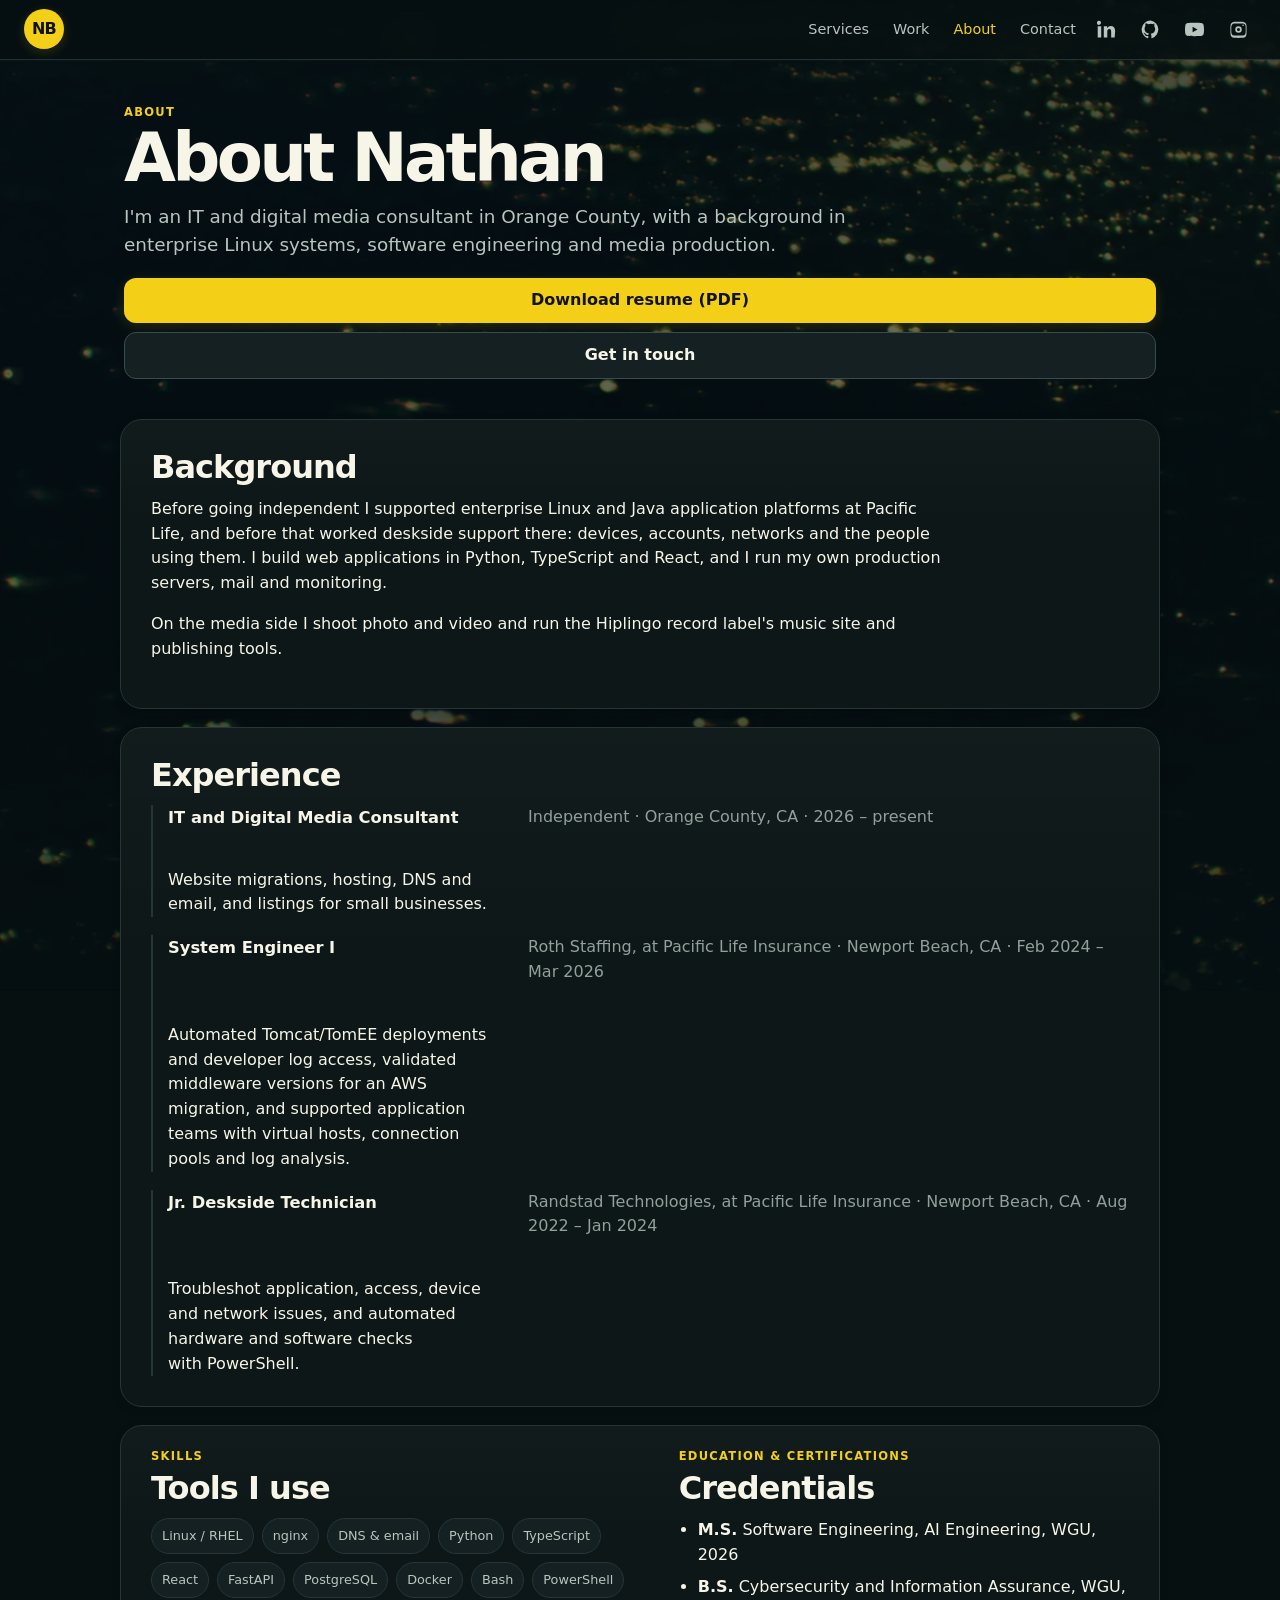
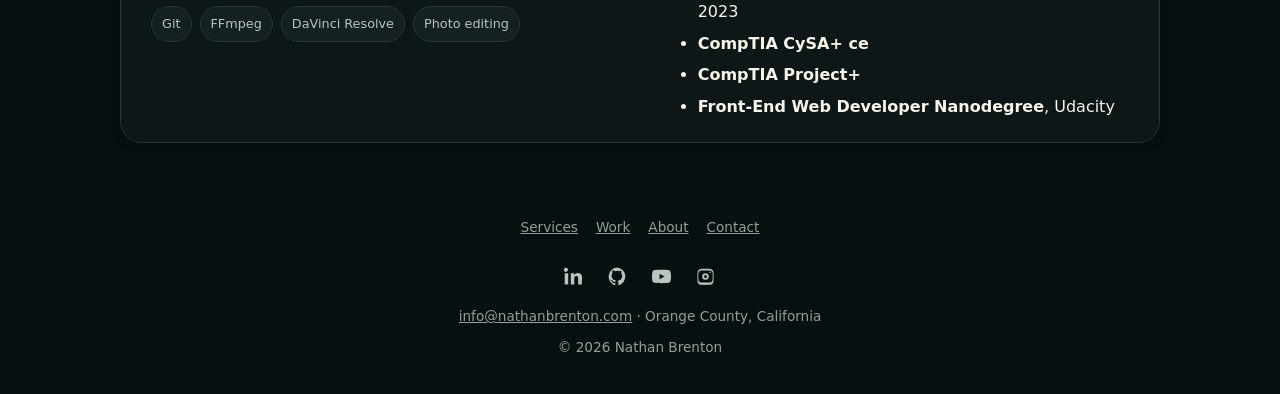
==== commit 85bbd12d: "feat: search details and accessibility pass - sitemap.xml (five public pages) and robots.txt pointin" ====
--- a/about/index.html
+++ b/about/index.html
@@ -17,6 +17,66 @@
   <meta property="og:description" content="Nathan Brenton: IT and digital media consultant in Orange County with an enterprise Linux, software and media background." />
   <meta property="og:url" content="https://nathanbrenton.com/about/" />
   <meta name="twitter:card" content="summary" />
+  <script type="application/ld+json">
+{
+    "@context": "https://schema.org",
+    "@graph": [
+      {
+        "@type": "BreadcrumbList",
+        "itemListElement": [
+          {
+            "@type": "ListItem",
+            "position": 1,
+            "name": "Home",
+            "item": "https://nathanbrenton.com/"
+          },
+          {
+            "@type": "ListItem",
+            "position": 2,
+            "name": "About",
+            "item": "https://nathanbrenton.com/about/"
+          }
+        ]
+      },
+      {
+        "@type": "ProfilePage",
+        "url": "https://nathanbrenton.com/about/",
+        "mainEntity": {
+          "@type": "Person",
+          "@id": "https://nathanbrenton.com/#person",
+          "name": "Nathan Brenton",
+          "url": "https://nathanbrenton.com/about/",
+          "jobTitle": "IT and Digital Media Consultant",
+          "email": "mailto:info@nathanbrenton.com",
+          "address": {
+            "@type": "PostalAddress",
+            "addressLocality": "Orange County",
+            "addressRegion": "CA",
+            "addressCountry": "US"
+          },
+          "alumniOf": {
+            "@type": "CollegeOrUniversity",
+            "name": "Western Governors University"
+          },
+          "knowsAbout": [
+            "IT support",
+            "Email and DNS",
+            "Website development",
+            "Linux systems",
+            "Photography",
+            "Video production"
+          ],
+          "sameAs": [
+            "https://www.linkedin.com/in/nathanbrenton",
+            "https://github.com/nathanbrenton",
+            "https://www.youtube.com/@nathanbrenton",
+            "https://www.instagram.com/conceptgoretex/"
+          ]
+        }
+      }
+    ]
+  }
+  </script>
   <link rel="stylesheet" href="/styles.css" />
   <link rel="stylesheet" href="/pages.css" />
 </head>
@@ -33,7 +93,7 @@
           <a href="/about/" aria-current="page">About</a>
           <a href="/contact/">Contact</a>
         </div>
-        <div class="social-nav" aria-label="Social links">
+        <div class="social-nav" role="group" aria-label="Social links">
           <a href="https://www.youtube.com/@nathanbrenton" data-link="youtube" target="_blank" rel="me noreferrer noopener" aria-label="YouTube" title="YouTube">
             <svg viewBox="0 0 24 24" aria-hidden="true">
               <path d="M23.5 6.2a3 3 0 0 0-2.1-2.1C19.5 3.6 12 3.6 12 3.6s-7.5 0-9.4.5A3 3 0 0 0 .5 6.2 31 31 0 0 0 0 12a31 31 0 0 0 .5 5.8 3 3 0 0 0 2.1 2.1c1.9.5 9.4.5 9.4.5s7.5 0 9.4-.5a3 3 0 0 0 2.1-2.1A31 31 0 0 0 24 12a31 31 0 0 0-.5-5.8ZM9.6 15.6V8.4l6.2 3.6-6.2 3.6Z"/>
@@ -133,7 +193,7 @@
       <a href="/about/">About</a>
       <a href="/contact/">Contact</a>
     </nav>
-    <div class="social-nav footer-social" aria-label="Social links">
+    <div class="social-nav footer-social" role="group" aria-label="Social links">
       <a href="https://www.youtube.com/@nathanbrenton" data-link="youtube" target="_blank" rel="me noreferrer noopener" aria-label="YouTube" title="YouTube">
             <svg viewBox="0 0 24 24" aria-hidden="true">
               <path d="M23.5 6.2a3 3 0 0 0-2.1-2.1C19.5 3.6 12 3.6 12 3.6s-7.5 0-9.4.5A3 3 0 0 0 .5 6.2 31 31 0 0 0 0 12a31 31 0 0 0 .5 5.8 3 3 0 0 0 2.1 2.1c1.9.5 9.4.5 9.4.5s7.5 0 9.4-.5a3 3 0 0 0 2.1-2.1A31 31 0 0 0 24 12a31 31 0 0 0-.5-5.8ZM9.6 15.6V8.4l6.2 3.6-6.2 3.6Z"/>
--- a/pages.css
+++ b/pages.css
@@ -55,6 +55,10 @@
   .page-header .primary-actions { grid-template-columns: max-content max-content; justify-content: start; }
   .lede { font-size: 1.15rem; }
 }
+
+/* The hero text sits on the photo on phones; the muted grey is too faint
+   against its lighter patches, so use the secondary text color there. */
+.profile-card .location { color: var(--text-secondary); }
 
 /* Home hero: two buttons side by side once there is room. */
 @media (min-width: 480px) {
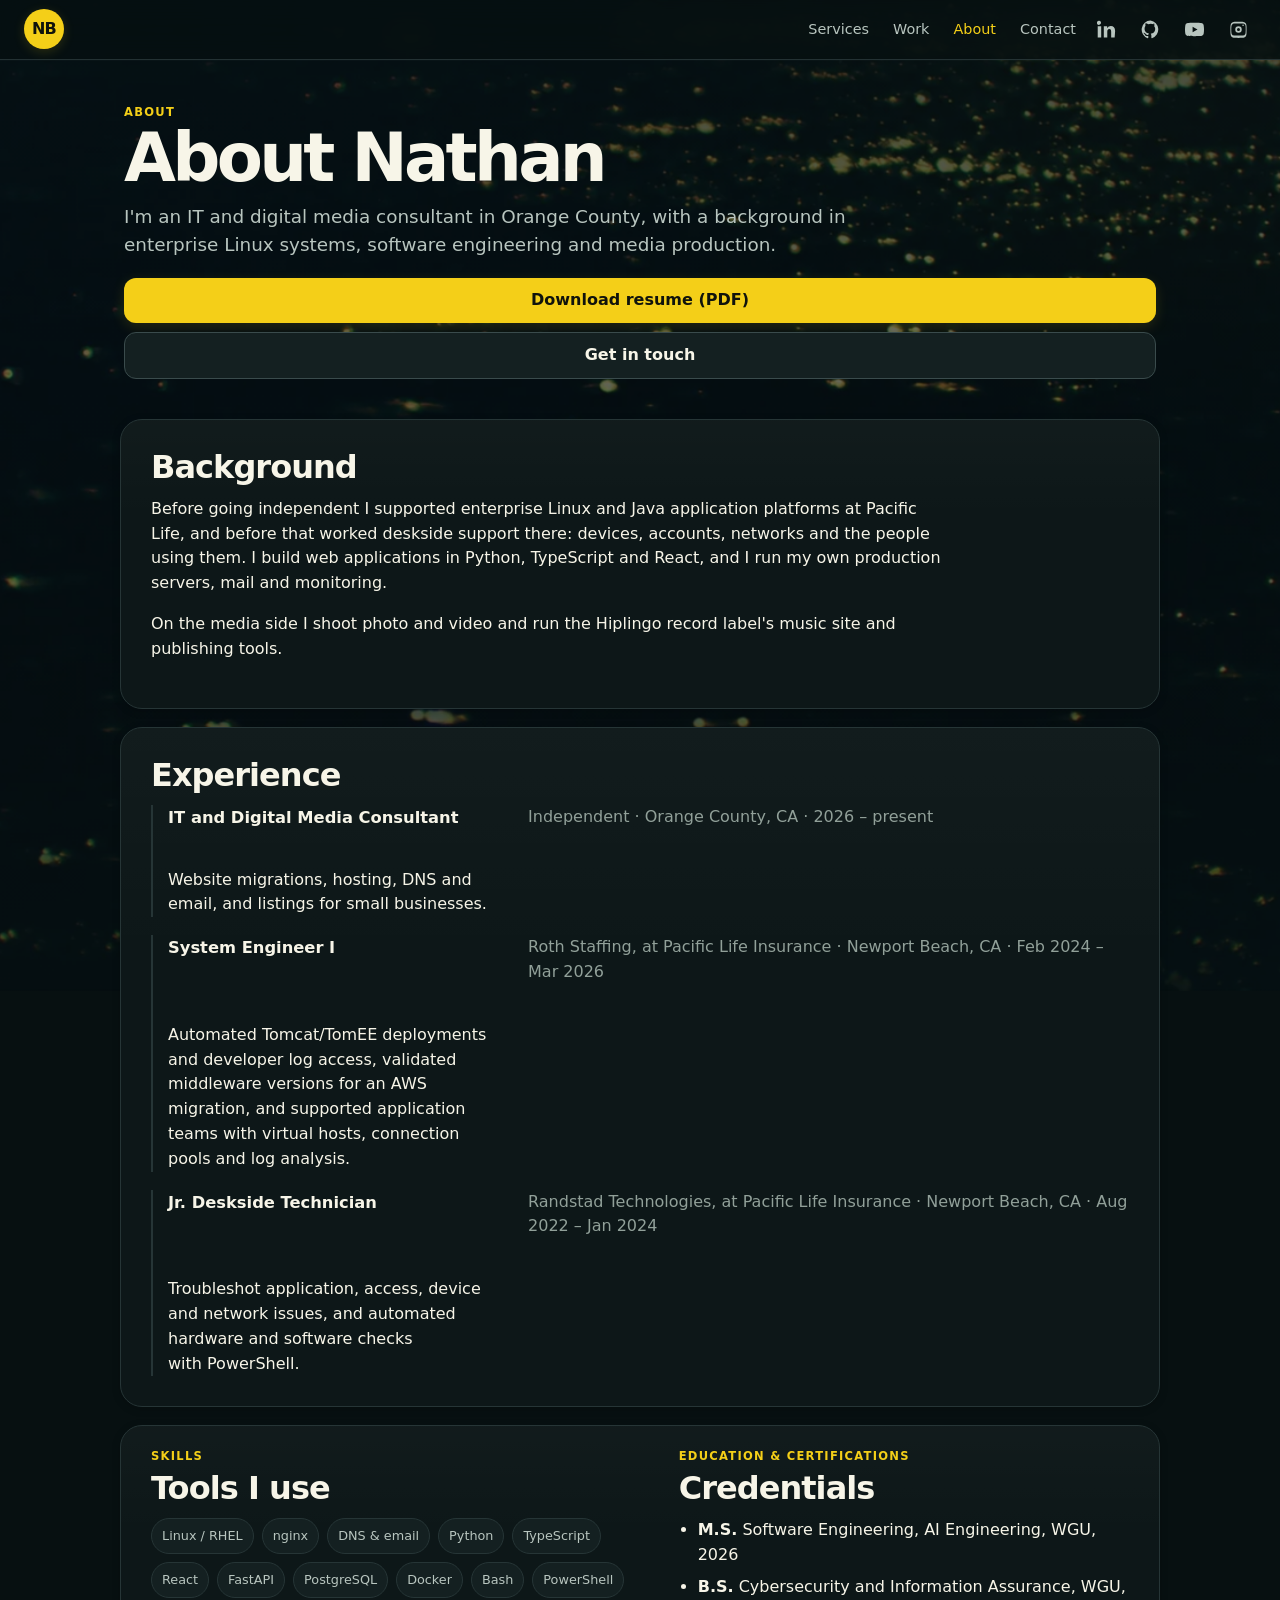
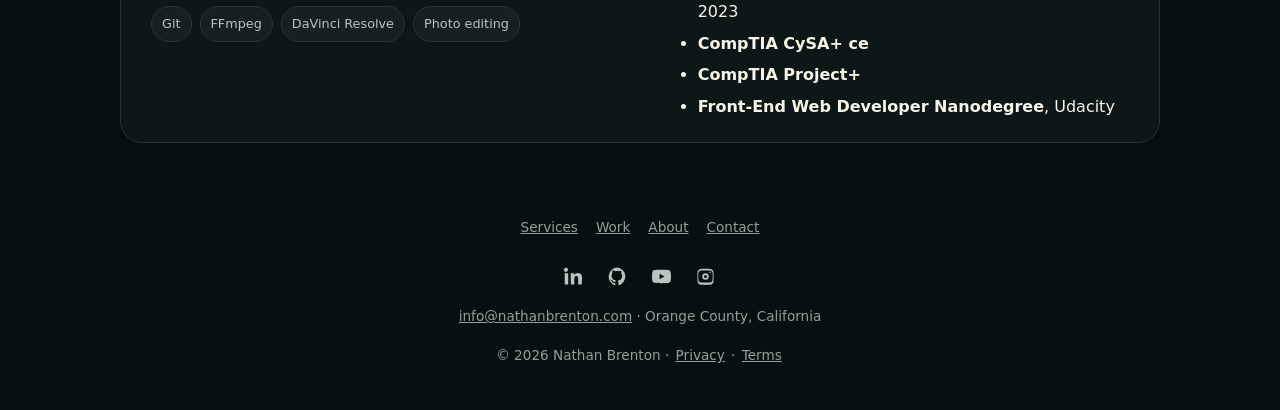
==== commit f57a43f1: "feat: add privacy policy and terms of use pages - /privacy/: no cookies, analytics or third-party lo" ====
--- a/about/index.html
+++ b/about/index.html
@@ -216,7 +216,7 @@
           </a>
     </div>
     <p class="footer-contact"><a href="mailto:info@nathanbrenton.com">info@nathanbrenton.com</a> · Orange County, California</p>
-    <p>© <span id="year"></span> Nathan Brenton</p>
+    <p class="footer-legal">© <span id="year"></span> Nathan Brenton · <a href="/privacy/">Privacy</a> · <a href="/terms/">Terms</a></p>
   </footer>
 
   <script src="/site-data.js"></script>
--- a/pages.css
+++ b/pages.css
@@ -252,6 +252,18 @@
 .detail-list dt { color: var(--text-muted); }
 .detail-list dd { margin: 0; }
 
+/* ---------- Privacy and terms ---------- */
+.updated { margin: 10px 0 0; color: var(--text-muted); font-size: .9rem; }
+.legal .section-card h2 { margin-bottom: 10px; font-size: 1.25rem; }
+.legal .section-card p, .legal-list { max-width: 68ch; }
+.legal .section-card p:last-child { margin-bottom: 0; }
+.legal-list { margin: 0 0 1em; padding-left: 22px; }
+.legal-list:last-child { margin-bottom: 0; }
+.legal-list li + li { margin-top: 8px; }
+.legal-list li::marker { color: var(--gold); }
+.form-privacy { margin: 0 0 16px; }
+.form-privacy a { color: var(--cyan); }
+
 /* ---------- Footer ---------- */
 .site-footer {
   display: grid;
@@ -265,3 +277,14 @@
 .site-footer p { margin: 0; }
 .footer-nav { display: flex; flex-wrap: wrap; justify-content: center; gap: 4px 18px; }
 .footer-nav a { display: inline-block; padding: 8px 0; }
+.footer-legal a { display: inline-block; padding: 8px 2px; color: inherit; }
+.footer-legal a[aria-current="page"] { color: var(--gold); }
+
+.field-error {
+  margin: 6px 0 0;
+  color: #f09a8e;
+  font-size: .9rem;
+  font-weight: 600;
+}
+.form-done:focus { outline: none; }
+.form-done h2 { color: var(--gold); }
